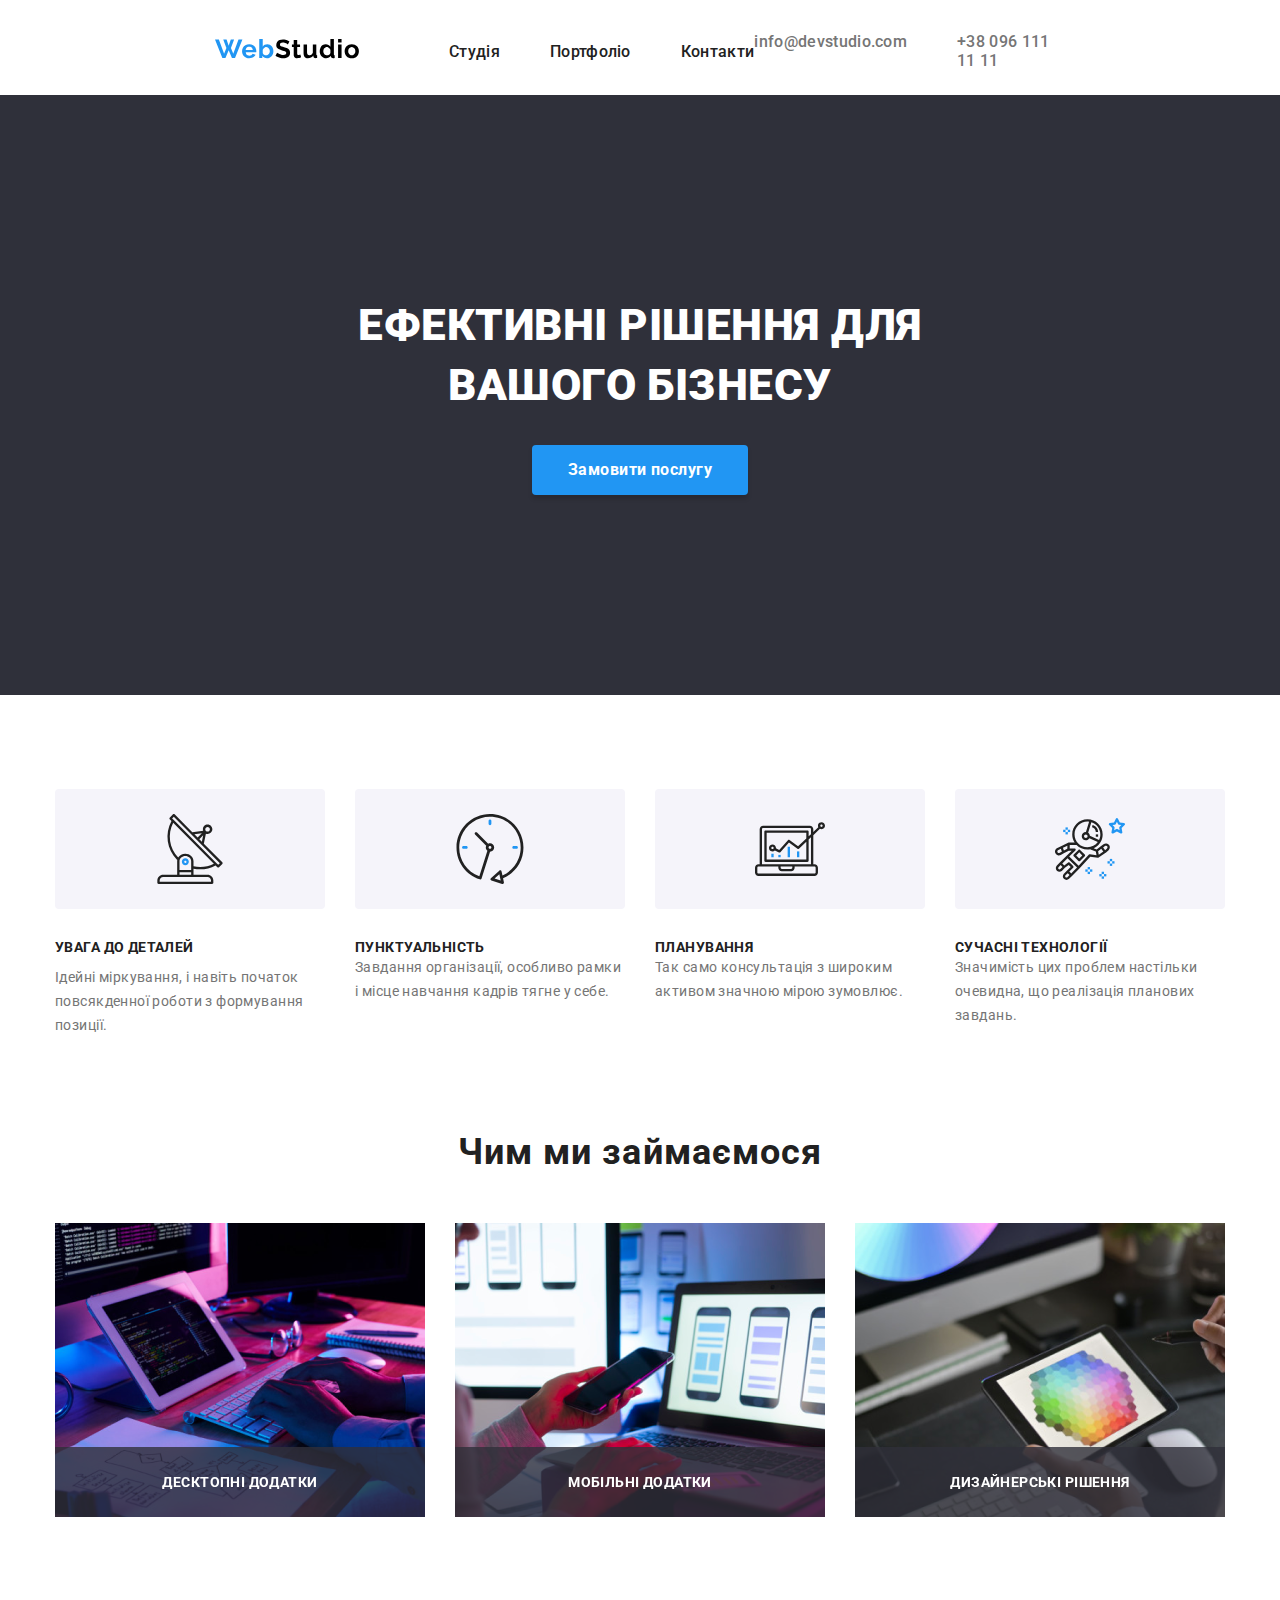
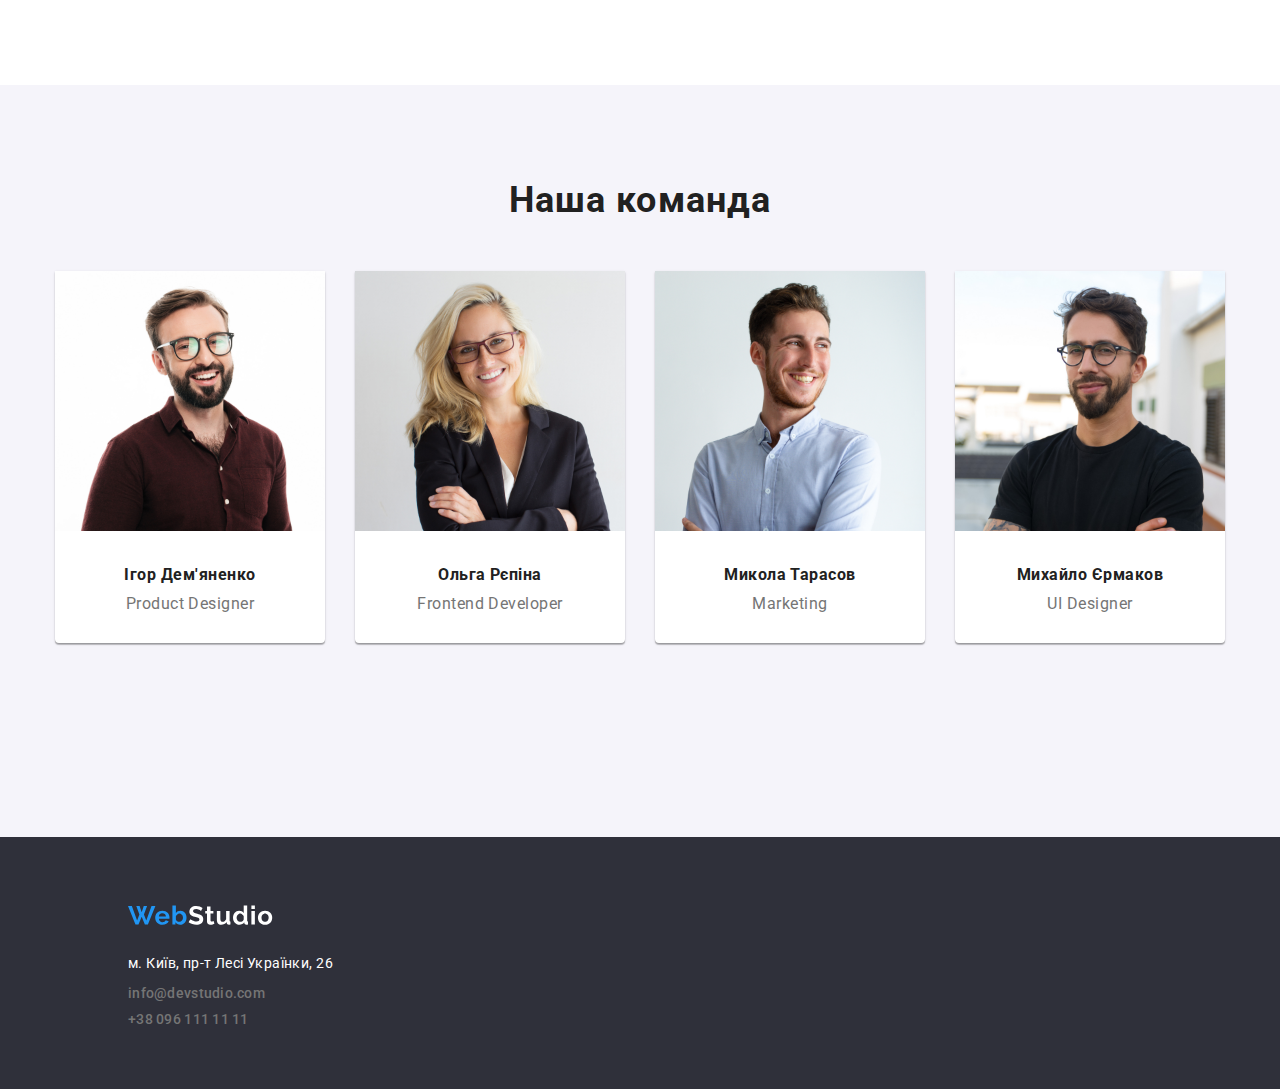
==== index.html @ d0b41722 "project done" ====
<!DOCTYPE html>
<html lang="en">
  <head>
    <meta charset="UTF-8" />
    <meta name="viewport" content="width=device-width, initial-scale=1.0" />
    <title>Document</title>
    <link rel="preconnect" href="https://fonts.googleapis.com" />
    <link rel="preconnect" href="https://fonts.gstatic.com" crossorigin />
    <link
      href="https://fonts.googleapis.com/css2?family=Fira+Sans:wght@400;700;900&family=Oleo+Script&family=Raleway:wght@700&family=Roboto:wght@400;500;700;900&display=swap"
      rel="stylesheet"
    />
    <link rel="stylesheet" href="src/css/style.css" />
  </head>
  <body>
    <header class="header">
      <nav class="header__nav nav">
        <div class="header__wrapper">
          <div class="nav__wrapper">
            <div class="nav__logo">
              <a href="index.html"
                ><img src="src/img/WebStudio.svg" alt="logo"
              /></a>
            </div>
            <ul class="nav__categories categories">
              <li class="nav__categorie">
                <a href="" class="nav__buttons--active nav__buttons">Студія</a>
              </li>
              <li class="nav__categorie">
                <a
                  href="portfolio.html"
                  class="nav__buttons--active nav__buttons"
                  >Портфоліо</a
                >
              </li>
              <li class="nav__categorie">
                <a href="" class="nav__buttons--active nav__buttons"
                  >Контакти</a
                >
              </li>
            </ul>
          </div>
          <ul class="nav__contacts contacts">
            <li class="nav__contact">
              <a
                href="mailto:info@devstudio.com"
                class="nav__link--active nav__link"
                >info@devstudio.com</a
              >
            </li>
            <li class="nav__contact">
              <a href="tel:380961111111" class="nav__link nav__link--active"
                >+38 096 111 11 11</a
              >
            </li>
          </ul>
        </div>
      </nav>
    </header>
    <div class="main__wrapper">
      <main class="main">
        <section class="main__hero hero">
          <h2 class="hero__title title">
            Ефективні рішення для вашого бізнесу
          </h2>
          <a
            href="#"
            class="hero__button hero__button--active order"
            data-modal-open
            >Замовити послугу</a
          >
        </section>
        <section class="main__advantages">
          <ul class="advantages__list advantages">
            <li class="advantages__item">
              <div class="advantages__container container">
                <svg class="advantages__icon svg" id="antenna">
                  <use href="./src/img/icons.svg#antenna"></use>
                </svg>
              </div>
              <h3 class="advantages__title attention">увага до деталей</h3>
              <p class="advantages__discription">
                Ідейні міркування, і навіть початок повсякденної роботи з
                формування позиції.
              </p>
            </li>

            <li class="advantages__item">
              <div class="advantages__container container">
                <svg class="advantages__icon svg">
                  <use href="./src/img/icons.svg#clock"></use>
                </svg>
              </div>
              <h3 class="advantages__title">пунктуальність</h3>
              <p class="advantages__discription">
                Завдання організації, особливо рамки і місце навчання кадрів
                тягне у себе.
              </p>
            </li>

            <li class="advantages__item">
              <div class="advantages__container container">
                <svg class="advantages__icon svg">
                  <use href="./src/img/icons.svg#diagram"></use>
                </svg>
              </div>
              <h3 class="advantages__title">планування</h3>
              <p class="advantages__discription">
                Так само консультація з широким активом значною мірою зумовлює.
              </p>
            </li>

            <li class="advantages__item">
              <div class="advantages__container container">
                <svg class="advantages__icon svg">
                  <use href="./src/img/icons.svg#astronaut"></use>
                </svg>
              </div>
              <h3 class="advantages__title">сучасні технології</h3>
              <p class="advantages__discription">
                Значимість цих проблем настільки очевидна, що реалізація
                планових завдань.
              </p>
            </li>
          </ul>
        </section>

        <section class="main__activities activities">
          <h2 class="activities__title">Чим ми займаємося</h2>
          <ul class="activities__list list">
            <li class="activities__item">
              <img
                src="./src/img/box.png"
                alt="what we do photo"
                class="activities__img img"
              />
              <p class="activities__description overflow">Десктопні додатки</p>
            </li>
            <li class="activities__item">
              <img
                src="./src/img/box2.png"
                alt="what we do photo"
                class="activities__photo photo"
              />
              <p class="activities__description overflow">Мобільні додатки</p>
            </li>
            <li class="activities__item">
              <img src="./src/img/box3.png" alt="what we do photo" />
              <p class="activities__description overflow">
                Дизайнерські рішення
              </p>
            </li>
          </ul>
        </section>
        <section class="main__team team">
          <h2 class="team__title">Наша команда</h2>
          <div class="team__cards cards">
            <div class="team__card card">
              <img
                class="card__img"
                src="./src/img/igot.jpg"
                alt="User photo"
              />
              <h3 class="card__title employee">Ігор Дем'яненко</h3>
              <p class="card__job job">Product Designer</p>
            </div>

            <div class="team__card card">
              <img
                class="card__img"
                src="./src/img/olga.jpg"
                alt="User photo"
              />
              <h3 class="card__title employee">Ольга Рєпіна</h3>
              <p class="card__job job">Frontend Developer</p>
            </div>

            <div class="team__card card">
              <img
                class="card__img"
                src="./src/img/mykola.jpg"
                alt="User photo"
              />
              <h3 class="card__title employee">Микола Тарасов</h3>
              <p class="card__job job">Marketing</p>
            </div>

            <div class="team__card card">
              <img
                class="card__img"
                src="./src/img/mykhailo.jpg"
                alt="User photo"
              />
              <h3 class="card__title employee">Михайло Єрмаков</h3>
              <p class="card__job job">UI Designer</p>
            </div>
          </div>
        </section>
        <div class="backdrop is-hidden" data-backdrop>
          <div class="modal" data-modal>
            <button class="modal__close close close--active" data-modal-close>
              X
            </button>
            <h3 class="modal__title">Залиште свої дані, ми вам передзвонимо</h3>
            <form action="#" class="modal__form form">
              <label for="name" class="modal__label label">Ім'я</label>
              <div class="form__wrapper wrapper form__wrapper--active">
                <svg class="form__img img">
                  <use href="/img/icon.svg#black-person"></use>
                </svg>
                <input
                  type="name"
                  name="user_name"
                  id="name"
                  required
                  class="modal__input input"
                />
              </div>

              <label for="tel" class="modal__label label">Телефон</label>
              <div class="form__wrapper wrapper form__wrapper--active">
                <svg class="form__img">
                  <use href="/img/icon.svg#tel"></use>
                </svg>
                <input
                  type="tel"
                  name="user_tel"
                  id="tel"
                  required
                  class="modal__input input"
                />
              </div>

              <label for="email" class="modal__label label">Пошта</label>
              <div class="form__wrapper wrapper form__wrapper--active">
                <svg class="form__img form__img--active">
                  <use href="/img/icon.svg#email"></use>
                </svg>
                <input
                  type="email"
                  name="user_email"
                  id="email"
                  required
                  class="modal__input input"
                />
              </div>

              <label for="comment" class="modal__label label">Коментар</label>
              <textarea
                name="Comment"
                id="comment"
                cols="100%"
                rows="100%"
                class="form__textarea textarea form__textarea--active"
              ></textarea>

              <div class="checkbox__wrapper">
                <input
                  type="checkbox"
                  id="check"
                  name="check"
                  required
                  class="form__checkbox checkbox"
                />
                <label for="check" class="form__title accept"
                  >Погоджуюся з розсилкою та приймаю
                  <a href="#" class="form__link--active form__link"
                    >Умови договору</a
                  ></label
                >
              </div>
              <div class="button__wrapper">
                <button type="submit" class="form__button submit">
                  Відправити
                </button>
              </div>
            </form>
          </div>
        </div>
      </main>
    </div>
    <footer class="footer">
      <img class="footer__logo" src="./src/img/WebStudiowhite.svg" alt="logo" />
      <div class="footer__wrapper wrap">
        <a href="" class="footer__link adress"
          >м. Київ, пр-т Лесі Українки, 26</a
        >
        <a class="footer__link tel" href="mailto:info@devstudio.com"
          >info@devstudio.com</a
        >
        <a class="footer__link mail" href="tel:380961111111"
          >+38 096 111 11 11</a
        >
      </div>
    </footer>
    <script src="/src/js/modal.js"></script>
  </body>
</html>
---- src/css/style.css ----
* {
  padding: 0;
  margin: 0;
  box-sizing: border-box;
}

body {
  color: #212121;
  font-size: 16px;
  font-family: Roboto;
  font-weight: 500;
  letter-spacing: 0.48px;
}

a {
  text-decoration: none;
  color: inherit;
}

li {
  list-style-type: none;
}

.button__wrapper, .team__title, .team__cards {
  display: flex;
  justify-content: center;
}

.header__wrapper {
  display: flex;
  justify-content: space-between;
  align-items: center;
  margin-top: 32px;
  margin-left: 215px;
  margin-right: 215px;
}

.nav__wrapper {
  display: flex;
  gap: 90px;
}

.nav__buttons {
  font-weight: 500;
  letter-spacing: 0.02em;
  color: #212121;
}
.nav__buttons--active {
  transition: color 250ms cubic-bezier(0.4, 0, 0.2, 1);
}
.nav__buttons--active:hover {
  color: #2196f3;
}
.nav__contacts {
  display: flex;
  gap: 50px;
}
.nav__categories {
  display: flex;
  align-items: center;
}
.nav__link--active:hover {
  color: #2196f3;
  transition: color 250ms cubic-bezier(0.4, 0, 0.2, 1);
}

.nav__contact {
  color: #757575;
}

.contacts {
  font-family: "Roboto";
  font-weight: 500;
  letter-spacing: 0.02em;
}

.categories {
  gap: 50px;
}

.hero {
  display: flex;
  justify-content: center;
  flex-direction: column;
  align-items: center;
  background-color: #2F303A;
}
.hero__title {
  text-align: center;
  color: #FFFFFF;
  text-transform: uppercase;
  font-family: "Roboto";
  font-style: normal;
  font-weight: 900;
  font-size: 44px;
  line-height: 60px;
}
.hero__button {
  background: #2196f3;
  box-shadow: 0px 4px 4px rgba(0, 0, 0, 0.15);
  border-radius: 4px;
  display: flex;
  justify-content: center;
  align-items: center;
  font-family: "Roboto";
  font-style: normal;
  font-weight: 700;
  font-size: 16px;
  line-height: 30px;
  color: #FFFFFF;
  cursor: pointer;
}
.hero__button--active {
  transition: transform 250ms cubic-bezier(0.4, 0, 0.2, 1);
}

.hero {
  height: 600px;
  margin-top: 25px;
}

.title {
  width: 696px;
}

.order {
  width: 216px;
  height: 50px;
  margin-top: 30px;
}

.order:hover {
  transform: scale(1.08);
}

.advantages {
  display: flex;
  gap: 30px;
  justify-content: center;
  margin-top: 94px;
  margin-bottom: 94px;
}
.advantages__title {
  font-family: "Roboto";
  font-weight: 700;
  font-size: 14px;
  line-height: 16px;
  letter-spacing: 0.03em;
  text-transform: uppercase;
  color: #212121;
}
.advantages__item {
  width: 270px;
}
.advantages__discription {
  font-family: "Roboto";
  font-style: normal;
  font-weight: 400;
  font-size: 14px;
  line-height: 24px;
  letter-spacing: 0.03em;
  color: #757575;
}
.advantages__icon {
  display: flex;
  fill: #212121;
}
.advantages__icon--active {
  transition: fill 250ms cubic-bezier(0.4, 0, 0.2, 1);
}
.advantages__icon--active:hover {
  fill: #2196f3;
}
.advantages__container {
  border-radius: 4px;
  background: #f5f4fa;
}

.attention {
  margin-bottom: 10px;
}

.container {
  height: 120px;
  padding: 25px 0px;
  margin-bottom: 30px;
}

.activities__title {
  font-family: "Roboto";
  font-weight: 700;
  font-size: 36px;
  line-height: 42px;
  text-align: center;
  letter-spacing: 0.03em;
  color: #212121;
  margin-bottom: 50px;
}
.activities__list {
  justify-content: center;
  display: flex;
}
.activities__description {
  color: #FFFFFF;
  text-align: center;
  font-size: 14px;
  font-weight: 700;
  letter-spacing: 0.42px;
  text-transform: uppercase;
  background: rgba(47, 48, 58, 0.8);
  width: 370px;
  height: 70px;
}

.photo {
  position: relative;
}

.overflow {
  position: relative;
  bottom: 74px;
  z-index: 2;
  padding: 27px 0px;
}

.svg {
  width: 70px;
  height: 70px;
  margin: 0 auto;
}

.list {
  gap: 30px;
}

.img {
  width: 370px;
  height: 294px;
}

.main__team {
  background: #f5f4fa;
}

.team {
  padding: 94px 0px;
  margin: 94px 0px 0px 0px;
}
.team__cards {
  justify-content: center;
}
.team__card {
  border-radius: 0px 0px 4px 4px;
  background: #FFFFFF;
  box-shadow: 0px 2px 1px 0px rgba(0, 0, 0, 0.2), 0px 1px 1px 0px rgba(0, 0, 0, 0.14), 0px 1px 3px 0px rgba(0, 0, 0, 0.12);
}
.team__title {
  color: #212121;
  text-align: center;
  font-size: 36px;
  font-family: Roboto;
  font-weight: 700;
  letter-spacing: 1.08px;
}

.employee {
  margin-bottom: 10px;
}

.card__img {
  width: 270px;
  height: 260px;
  flex-shrink: 0;
  margin-bottom: 30px;
}

.cards {
  gap: 30px;
  margin: 50px 0px 100px 0px;
}

.card__title {
  color: #212121;
  text-align: center;
  font-size: 16px;
  letter-spacing: 0.48px;
}
.card__job {
  color: #757575;
  text-align: center;
  font-family: Roboto;
  font-size: 16px;
  font-style: normal;
  font-weight: 400;
  line-height: normal;
  letter-spacing: 0.48px;
}

.job {
  padding-bottom: 30px;
}

.backdrop {
  position: fixed;
  top: 0;
  left: 0;
  right: 0;
  bottom: 0;
  background-color: rgba(0, 0, 0, 0.2431372549);
  opacity: 1;
  transition: opacity 250ms cubic-bezier(0.4, 0, 0.2, 1);
}

.backdrop.is-hidden {
  opacity: 0;
  pointer-events: none;
}

.no-scroll {
  overflow: hidden;
}

.modal {
  position: absolute;
  top: 50%;
  left: 50%;
  min-width: 528px;
  min-height: 581px;
  padding: 40px;
  background-color: #FFFFFF;
  transform: translate(-50%, -50%) scale(0);
  border-radius: 4px;
  background: #FFFFFF;
  box-shadow: 0px 2px 1px 0px rgba(0, 0, 0, 0.2), 0px 1px 1px 0px rgba(0, 0, 0, 0.14), 0px 1px 3px 0px rgba(0, 0, 0, 0.12);
  transition: transform 250ms cubic-bezier(0.4, 0, 0.2, 1);
}
.modal__close {
  top: 14px;
  right: 14px;
}
.modal__form {
  padding-top: 12px;
}
.modal__title {
  text-align: center;
  font-size: 20px;
  font-weight: 700;
  letter-spacing: 0.6px;
}

.form__img {
  width: 18px;
  height: 18px;
}
.form__img--active {
  transition: background-color 250ms cubic-bezier(0.4, 0, 0.2, 1);
}
.form__wrapper {
  padding-left: 11px;
  margin-bottom: 10px;
  gap: 12px;
}
.form__wrapper--active:focus-within {
  border-color: #2196f3;
}
.form__textarea {
  padding: 12px 16px;
  margin-bottom: 20px;
}
.form__textarea--active:focus-within {
  border-color: #2196f3;
}
.form__checkbox {
  align-items: center;
  color: #000;
  outline: none;
}
.form__button {
  padding: 10px 52px;
  margin-top: 30px;
}

.modal.effect {
  transform: translate(-50%, -50%) scale(1);
}

.close {
  position: fixed;
  width: 30px;
  height: 30px;
  border: none;
  font-weight: 700;
  font-size: 16.5px;
  cursor: pointer;
  transition: color 250ms cubic-bezier(0.4, 0, 0.2, 1);
  transition: transform 250ms cubic-bezier(0.4, 0, 0.2, 1);
}

.close--active:hover {
  color: #2196f3;
  transform: scale(1.25);
}

.wrapper {
  display: flex;
  align-items: center;
  border: 1px solid rgba(33, 33, 33, 0.2);
  border-radius: 4px;
  transition: border-color 250ms cubic-bezier(0.4, 0, 0.2, 1);
}

.input:focus + .form-wrapper {
  border: 1px solid blue;
}

.form-wrapper:focus-within .form__img {
  fill: #2196f3;
}

.input {
  height: 40px;
  width: 100%;
  border: none;
  outline: none;
}

.label {
  color: #757575;
  font-size: 12px;
  font-weight: 400;
  letter-spacing: 0.12px;
  padding-bottom: 4px;
}

.textarea {
  width: 448px;
  resize: none;
  display: flex;
  height: 120px;
  border-radius: 4px;
  border: 1px solid rgba(33, 33, 33, 0.2);
  outline: none;
  transition: border-color 250ms cubic-bezier(0.4, 0, 0.2, 1);
}

.checkbox-wrapper {
  gap: 9px;
  padding-bottom: 30px;
  border: none;
  transition: none;
  border-radius: none;
}

.checkbox {
  width: 16px;
  height: 15px;
  position: relative;
  top: 2px;
}

.accept {
  color: #757575;
  font-size: 14px;
  font-weight: 400;
  line-height: 24px; /* 171.429% */
  letter-spacing: 0.42px;
}

.form__link--active {
  color: #2196f3;
  text-decoration: underline;
}

.submit {
  border-radius: 4px;
  background: #2196f3;
  box-shadow: 0px 4px 4px 0px rgba(0, 0, 0, 0.15);
  border: none;
  color: #FFFFFF;
  text-align: center;
  font-size: 16px;
  line-height: 30px; /* 187.5% */
  letter-spacing: 0.96px;
}

.footer {
  background-color: #2f303a;
  display: flex;
  height: 252px;
  flex-direction: column;
  min-width: 1600px;
  justify-content: center;
  padding-left: 10%;
}
.footer__link {
  color: #757575;
  font-size: 14px;
  font-family: Roboto;
  font-style: normal;
  font-weight: 500;
  line-height: normal;
  letter-spacing: 0.28px;
}
.footer__link.adress {
  color: #fff;
  font-size: 14px;
  line-height: 24px;
  letter-spacing: 0.42px;
  font-weight: 400;
}

.footer__logo {
  width: 145px;
  height: 31px;
  margin-bottom: 20px;
}

.footer__wrapper {
  display: flex;
  flex-direction: column;
  gap: 10px;
}
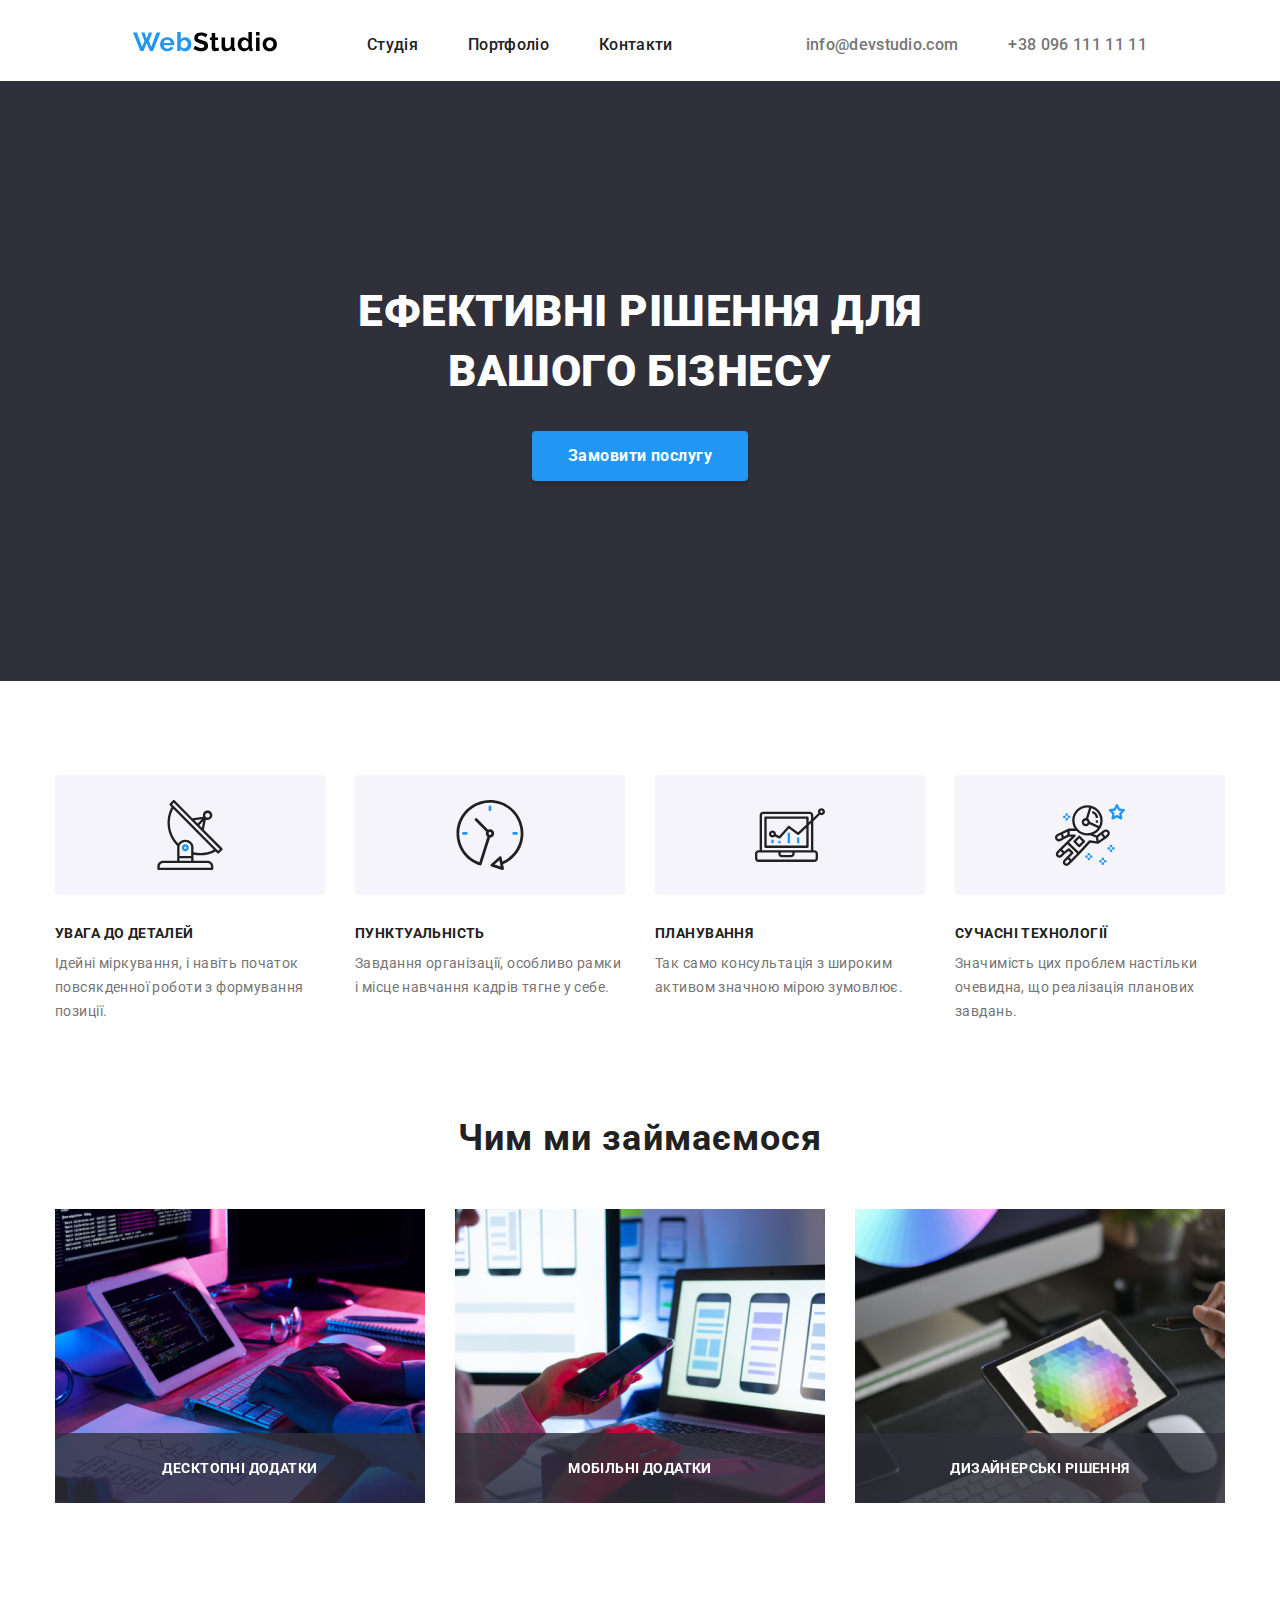
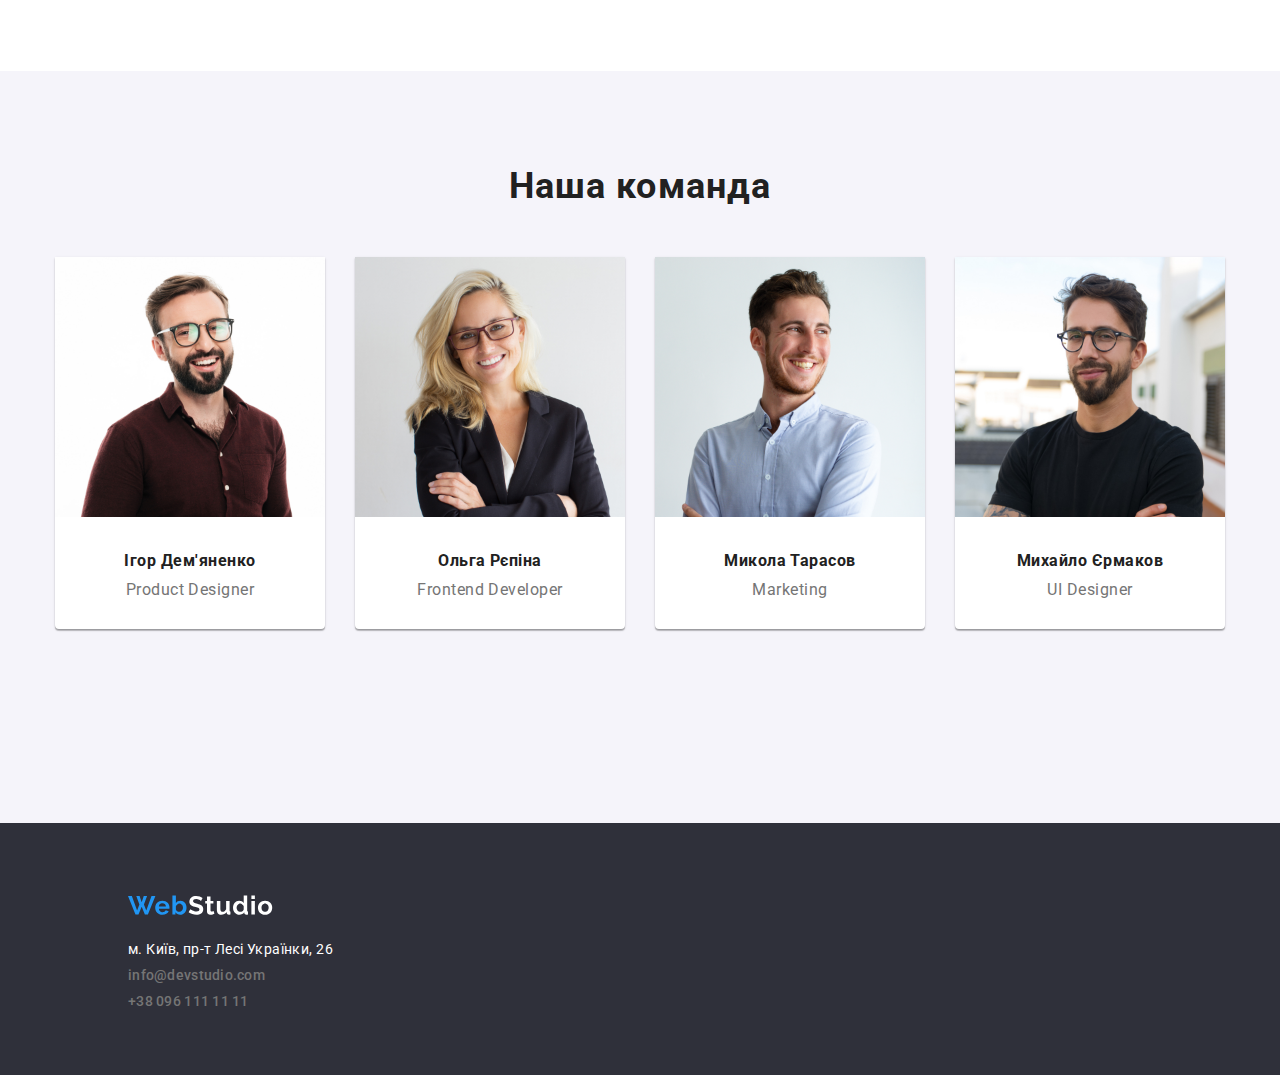
==== commit 64be32fb: "Правки" ====
--- a/index.html
+++ b/index.html
@@ -78,7 +78,7 @@
                   <use href="./src/img/icons.svg#antenna"></use>
                 </svg>
               </div>
-              <h3 class="advantages__title attention">увага до деталей</h3>
+              <h3 class="advantages__title advantage">увага до деталей</h3>
               <p class="advantages__discription">
                 Ідейні міркування, і навіть початок повсякденної роботи з
                 формування позиції.
@@ -91,7 +91,7 @@
                   <use href="./src/img/icons.svg#clock"></use>
                 </svg>
               </div>
-              <h3 class="advantages__title">пунктуальність</h3>
+              <h3 class="advantages__title advantage">пунктуальність</h3>
               <p class="advantages__discription">
                 Завдання організації, особливо рамки і місце навчання кадрів
                 тягне у себе.
@@ -104,7 +104,7 @@
                   <use href="./src/img/icons.svg#diagram"></use>
                 </svg>
               </div>
-              <h3 class="advantages__title">планування</h3>
+              <h3 class="advantages__title advantage">планування</h3>
               <p class="advantages__discription">
                 Так само консультація з широким активом значною мірою зумовлює.
               </p>
@@ -116,7 +116,7 @@
                   <use href="./src/img/icons.svg#astronaut"></use>
                 </svg>
               </div>
-              <h3 class="advantages__title">сучасні технології</h3>
+              <h3 class="advantages__title advantage">сучасні технології</h3>
               <p class="advantages__discription">
                 Значимість цих проблем настільки очевидна, що реалізація
                 планових завдань.
--- a/src/css/style.css
+++ b/src/css/style.css
@@ -21,18 +21,17 @@
   list-style-type: none;
 }
 
-.button__wrapper, .team__title, .team__cards {
+.footer, .button__wrapper, .team__title, .team__cards, .activities__list, .advantages, .hero__button, .hero {
   display: flex;
   justify-content: center;
 }
 
 .header__wrapper {
   display: flex;
-  justify-content: space-between;
+  justify-content: space-evenly;
   align-items: center;
   margin-top: 32px;
-  margin-left: 215px;
-  margin-right: 215px;
+  max-width: 1600px;
 }
 
 .nav__wrapper {
@@ -79,33 +78,29 @@
 }
 
 .hero {
-  display: flex;
-  justify-content: center;
   flex-direction: column;
   align-items: center;
   background-color: #2F303A;
 }
 .hero__title {
-  text-align: center;
   color: #FFFFFF;
+  font-family: Roboto;
+  font-size: 44px;
+  font-weight: 900;
+  text-align: center;
   text-transform: uppercase;
-  font-family: "Roboto";
-  font-style: normal;
-  font-weight: 900;
   font-size: 44px;
   line-height: 60px;
 }
 .hero__button {
+  color: #FFFFFF;
+  font-family: Roboto;
+  font-size: 16px;
+  font-weight: 700;
   background: #2196f3;
   box-shadow: 0px 4px 4px rgba(0, 0, 0, 0.15);
   border-radius: 4px;
-  display: flex;
-  justify-content: center;
   align-items: center;
-  font-family: "Roboto";
-  font-style: normal;
-  font-weight: 700;
-  font-size: 16px;
   line-height: 30px;
   color: #FFFFFF;
   cursor: pointer;
@@ -134,32 +129,29 @@
 }
 
 .advantages {
-  display: flex;
   gap: 30px;
-  justify-content: center;
   margin-top: 94px;
   margin-bottom: 94px;
 }
 .advantages__title {
-  font-family: "Roboto";
-  font-weight: 700;
+  color: #212121;
+  font-family: Roboto;
   font-size: 14px;
+  font-weight: 700;
   line-height: 16px;
   letter-spacing: 0.03em;
   text-transform: uppercase;
-  color: #212121;
 }
 .advantages__item {
   width: 270px;
 }
 .advantages__discription {
-  font-family: "Roboto";
-  font-style: normal;
+  color: #757575;
+  font-family: Roboto;
+  font-size: 14px;
   font-weight: 400;
-  font-size: 14px;
   line-height: 24px;
   letter-spacing: 0.03em;
-  color: #757575;
 }
 .advantages__icon {
   display: flex;
@@ -176,7 +168,7 @@
   background: #f5f4fa;
 }
 
-.attention {
+.advantage {
   margin-bottom: 10px;
 }
 
@@ -187,24 +179,20 @@
 }
 
 .activities__title {
-  font-family: "Roboto";
-  font-weight: 700;
+  color: #212121;
+  font-family: Roboto;
   font-size: 36px;
-  line-height: 42px;
+  font-weight: 700;
   text-align: center;
   letter-spacing: 0.03em;
-  color: #212121;
   margin-bottom: 50px;
-}
-.activities__list {
-  justify-content: center;
-  display: flex;
 }
 .activities__description {
   color: #FFFFFF;
-  text-align: center;
+  font-family: Roboto;
   font-size: 14px;
   font-weight: 700;
+  text-align: center;
   letter-spacing: 0.42px;
   text-transform: uppercase;
   background: rgba(47, 48, 58, 0.8);
@@ -256,10 +244,11 @@
 }
 .team__title {
   color: #212121;
-  text-align: center;
+  font-family: Roboto;
   font-size: 36px;
-  font-family: Roboto;
-  font-weight: 700;
+  font-weight: 700;
+  color: #212121;
+  text-align: center;
   letter-spacing: 1.08px;
 }
 
@@ -287,12 +276,11 @@
 }
 .card__job {
   color: #757575;
-  text-align: center;
   font-family: Roboto;
   font-size: 16px;
-  font-style: normal;
   font-weight: 400;
-  line-height: normal;
+  color: #757575;
+  text-align: center;
   letter-spacing: 0.48px;
 }
 
@@ -342,9 +330,11 @@
   padding-top: 12px;
 }
 .modal__title {
-  text-align: center;
+  color: #212121;
+  font-family: Roboto;
   font-size: 20px;
   font-weight: 700;
+  text-align: center;
   letter-spacing: 0.6px;
 }
 
@@ -426,6 +416,7 @@
 
 .label {
   color: #757575;
+  font-family: Roboto;
   font-size: 12px;
   font-weight: 400;
   letter-spacing: 0.12px;
@@ -460,6 +451,7 @@
 
 .accept {
   color: #757575;
+  font-family: Roboto;
   font-size: 14px;
   font-weight: 400;
   line-height: 24px; /* 171.429% */
@@ -484,29 +476,25 @@
 }
 
 .footer {
-  background-color: #2f303a;
-  display: flex;
+  background-color: #2F303A;
   height: 252px;
   flex-direction: column;
   min-width: 1600px;
-  justify-content: center;
   padding-left: 10%;
 }
 .footer__link {
   color: #757575;
+  font-family: Roboto;
   font-size: 14px;
-  font-family: Roboto;
-  font-style: normal;
   font-weight: 500;
-  line-height: normal;
   letter-spacing: 0.28px;
 }
 .footer__link.adress {
-  color: #fff;
+  color: #FFFFFF;
+  font-family: Roboto;
   font-size: 14px;
-  line-height: 24px;
+  font-weight: 400;
   letter-spacing: 0.42px;
-  font-weight: 400;
 }
 
 .footer__logo {
